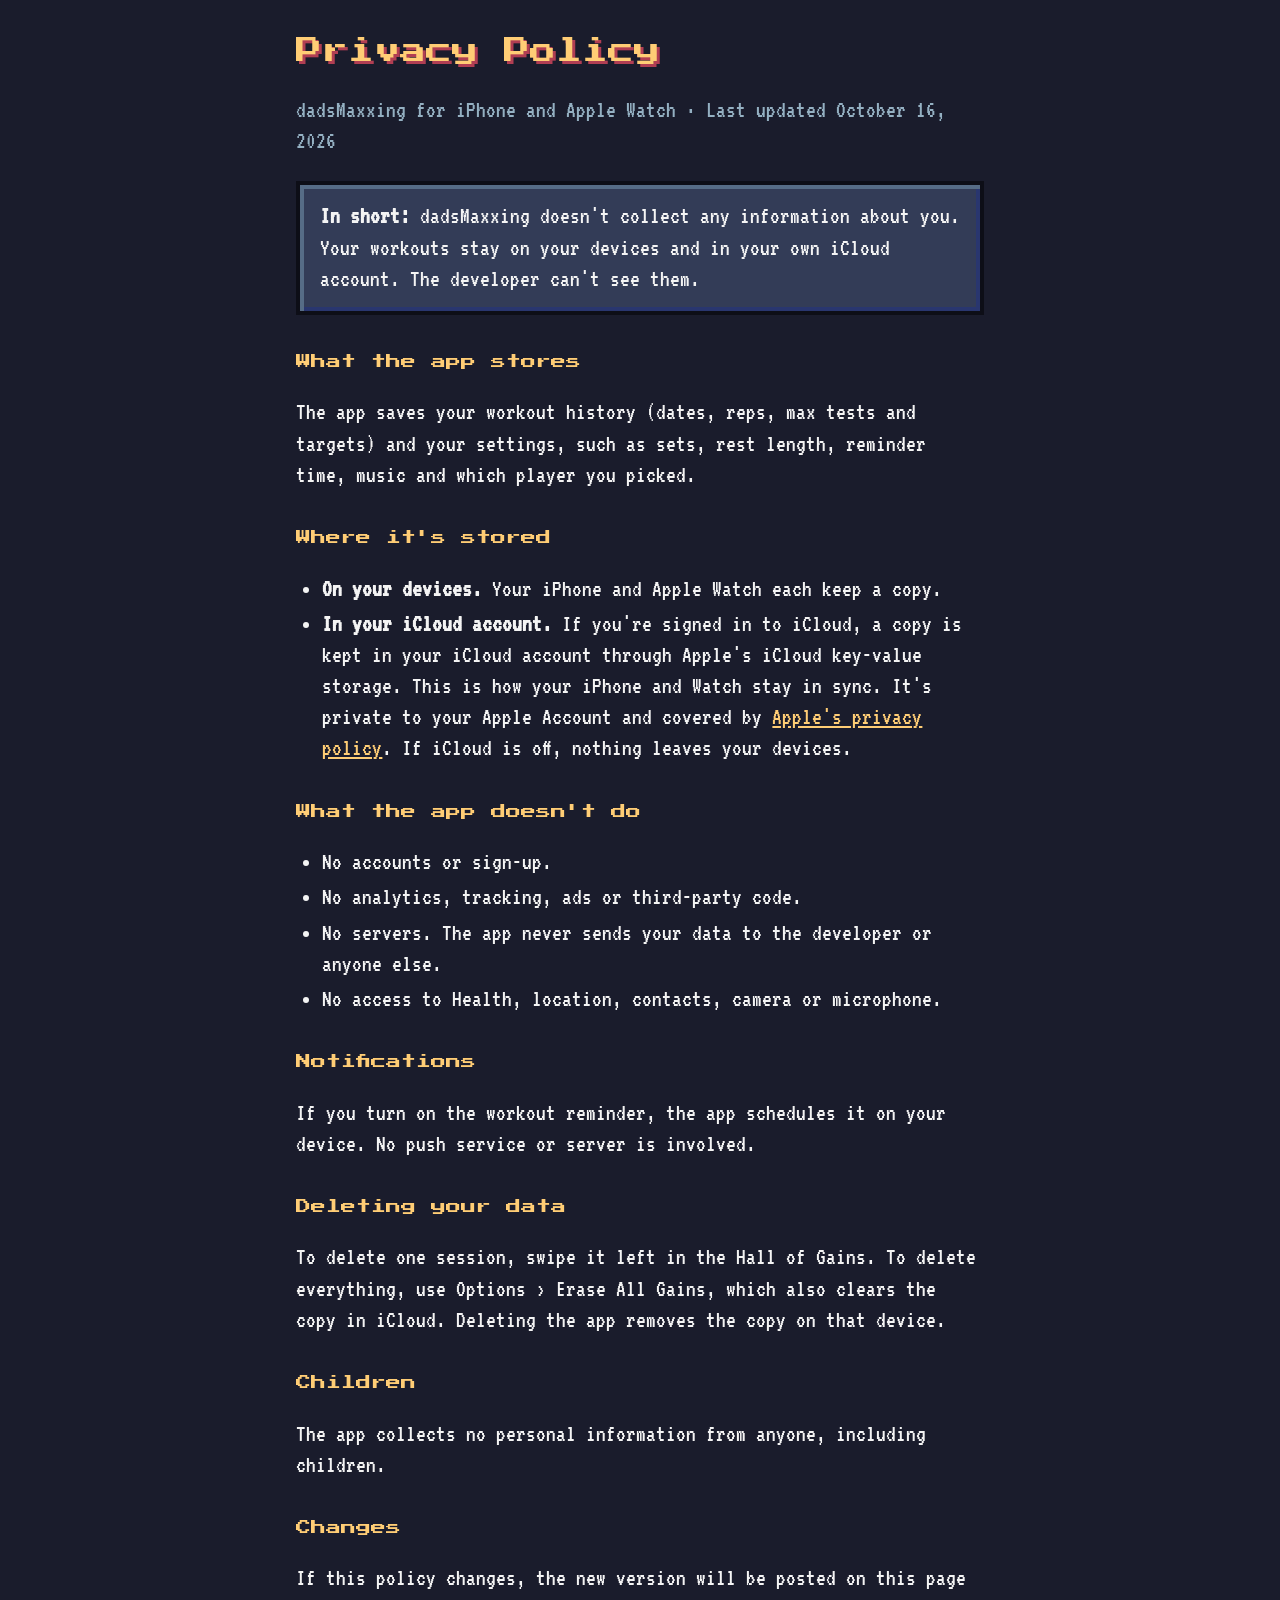
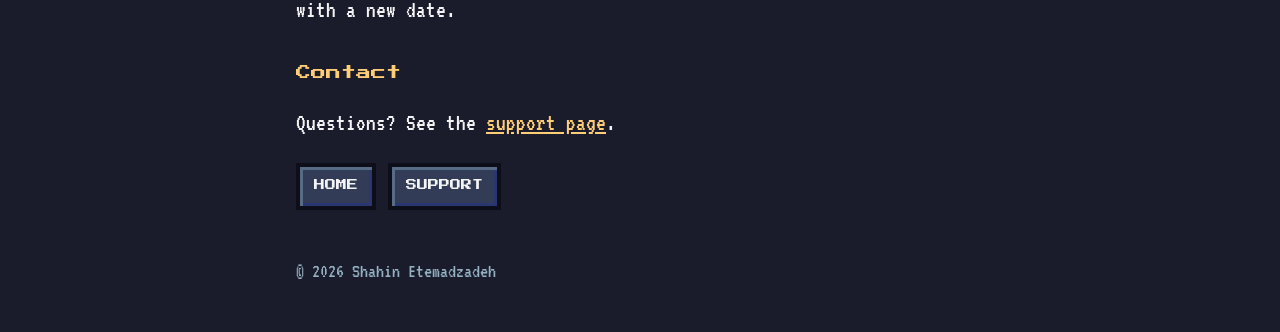
==== privacy.html @ cd2fea0e "Add home, support and privacy pages Co-Authored-By: Claude Opus 5.5 <noreply@anthropic.com> Claude-S" ====
<!doctype html>
<html lang="en">
<head>
  <meta charset="utf-8">
  <meta name="viewport" content="width=device-width, initial-scale=1">
  <title>dadsMaxxing Privacy</title>
  <meta name="description" content="Privacy policy for the dadsMaxxing app for iPhone and Apple Watch.">
  <link rel="icon" href="icon.png">
  <link rel="apple-touch-icon" href="apple-touch-icon.png">
  <link rel="preconnect" href="https://fonts.googleapis.com">
  <link rel="preconnect" href="https://fonts.gstatic.com" crossorigin>
  <link href="https://fonts.googleapis.com/css2?family=Press+Start+2P&family=VT323&display=swap" rel="stylesheet">
  <link rel="stylesheet" href="style.css">
</head>
<body>
<main>
  <h1>Privacy Policy</h1>
  <p class="muted">dadsMaxxing for iPhone and Apple Watch · Last updated October 16, 2026</p>

  <div class="panel">
    <p><strong>In short:</strong> dadsMaxxing doesn't collect any information about you. Your workouts stay on your devices and in your own iCloud account. The developer can't see them.</p>
  </div>

  <h2>What the app stores</h2>
  <p>The app saves your workout history (dates, reps, max tests and targets) and your settings, such as sets, rest length, reminder time, music and which player you picked.</p>

  <h2>Where it's stored</h2>
  <ul>
    <li><strong>On your devices.</strong> Your iPhone and Apple Watch each keep a copy.</li>
    <li><strong>In your iCloud account.</strong> If you're signed in to iCloud, a copy is kept in your iCloud account through Apple's iCloud key-value storage. This is how your iPhone and Watch stay in sync. It's private to your Apple Account and covered by <a href="https://www.apple.com/legal/privacy/">Apple's privacy policy</a>. If iCloud is off, nothing leaves your devices.</li>
  </ul>

  <h2>What the app doesn't do</h2>
  <ul>
    <li>No accounts or sign-up.</li>
    <li>No analytics, tracking, ads or third-party code.</li>
    <li>No servers. The app never sends your data to the developer or anyone else.</li>
    <li>No access to Health, location, contacts, camera or microphone.</li>
  </ul>

  <h2>Notifications</h2>
  <p>If you turn on the workout reminder, the app schedules it on your device. No push service or server is involved.</p>

  <h2>Deleting your data</h2>
  <p>To delete one session, swipe it left in the Hall of Gains. To delete everything, use Options › Erase All Gains, which also clears the copy in iCloud. Deleting the app removes the copy on that device.</p>

  <h2>Children</h2>
  <p>The app collects no personal information from anyone, including children.</p>

  <h2>Changes</h2>
  <p>If this policy changes, the new version will be posted on this page with a new date.</p>

  <h2>Contact</h2>
  <p>Questions? See the <a href="support.html">support page</a>.</p>

  <nav>
    <a href="index.html">HOME</a>
    <a href="support.html">SUPPORT</a>
  </nav>

  <footer>© 2026 Shahin Etemadzadeh</footer>
</main>
</body>
</html>
---- style.css ----
:root {
  --bg: #1a1c2c;
  --panel: #333c57;
  --panel-hi: #566c86;
  --panel-lo: #29366f;
  --outline: #0d0e17;
  --ink: #f4f4f4;
  --muted: #94b0c2;
  --yellow: #ffcd75;
  --red: #b13e53;
  --green: #a7f070;
}

* { box-sizing: border-box; }

html { -webkit-text-size-adjust: 100%; }

body {
  margin: 0;
  background: var(--bg);
  color: var(--ink);
  font-family: "VT323", ui-monospace, monospace;
  font-size: 24px;
  line-height: 1.3;
}

main {
  max-width: 720px;
  margin: 0 auto;
  padding: 32px 16px 48px;
}

h1, h2, .pixel {
  font-family: "Press Start 2P", ui-monospace, monospace;
  font-weight: normal;
  line-height: 1.5;
}

h1 {
  color: var(--yellow);
  text-shadow: 3px 3px 0 var(--red);
  font-size: 26px;
  margin: 0 0 8px;
}

h2 {
  color: var(--yellow);
  font-size: 15px;
  margin: 36px 0 10px;
}

p, li { color: var(--ink); }
.muted { color: var(--muted); }
ul { padding-left: 1.1em; }
li { margin: 4px 0; }

a { color: var(--yellow); }
a:hover { color: var(--green); }

.hero {
  display: flex;
  align-items: center;
  gap: 20px;
  margin-bottom: 8px;
}

.hero img {
  width: 96px;
  height: 96px;
  image-rendering: pixelated;
  border: 4px solid var(--outline);
  flex-shrink: 0;
}

.panel {
  background: var(--panel);
  border: 4px solid var(--outline);
  box-shadow: inset 4px 4px 0 var(--panel-hi), inset -4px -4px 0 var(--panel-lo);
  padding: 16px 20px;
  margin: 16px 0;
}

.panel p:first-child { margin-top: 0; }
.panel p:last-child { margin-bottom: 0; }

nav {
  display: flex;
  flex-wrap: wrap;
  gap: 12px;
  margin: 24px 0;
}

nav a {
  font-family: "Press Start 2P", ui-monospace, monospace;
  font-size: 11px;
  text-decoration: none;
  color: var(--ink);
  background: var(--panel);
  border: 4px solid var(--outline);
  box-shadow: inset 3px 3px 0 var(--panel-hi), inset -3px -3px 0 var(--panel-lo);
  padding: 12px 14px;
}

nav a:hover { color: var(--yellow); }

footer {
  margin-top: 48px;
  font-size: 20px;
  color: var(--muted);
}

@media (max-width: 480px) {
  body { font-size: 22px; }
  h1 { font-size: 20px; }
  .hero img { width: 72px; height: 72px; }
}
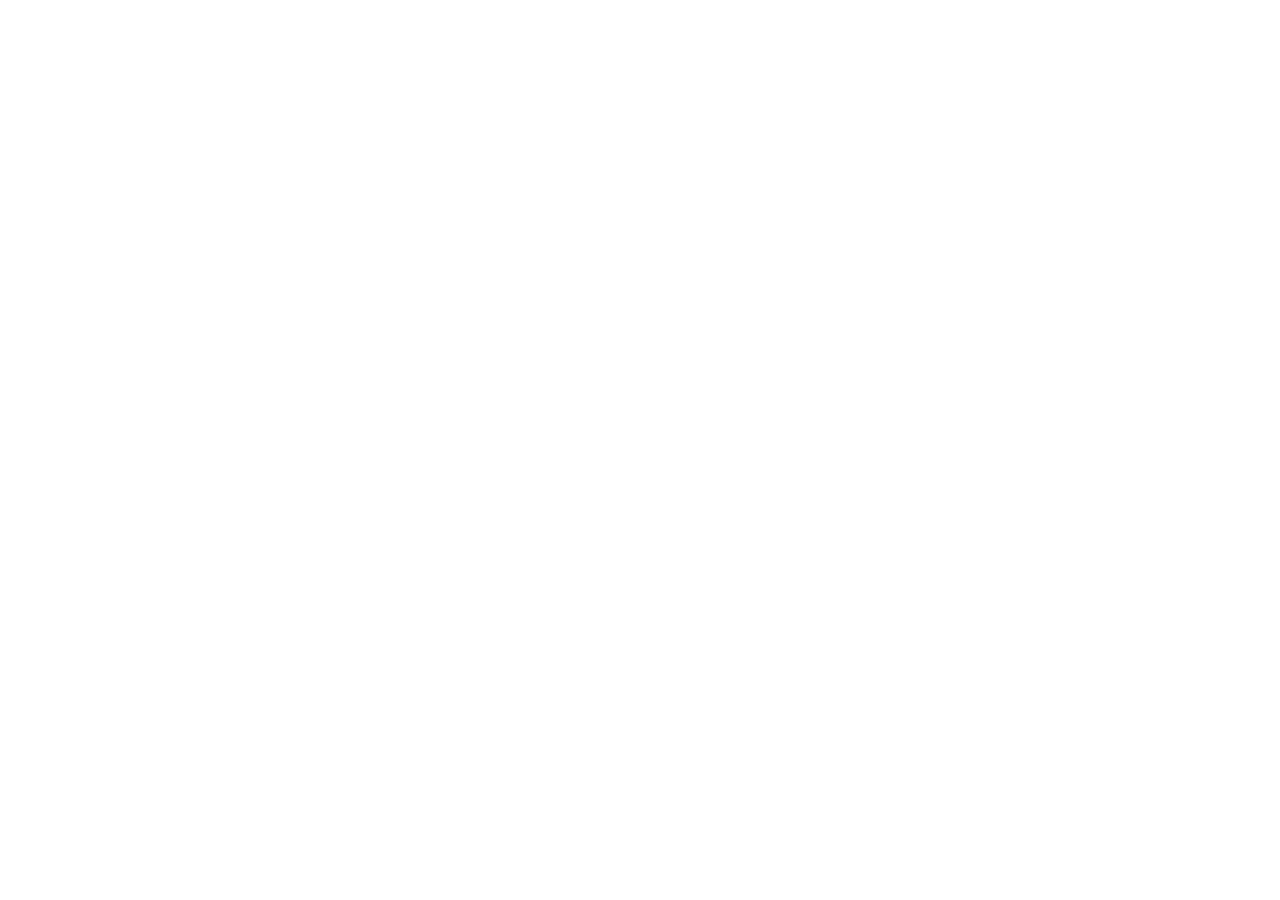
==== commit c48a1357: "Redirect pages to electricbard.org/dadsmaxxing Co-Authored-By: Claude Opus 5.5 <noreply@anthropic.co" ====
--- a/privacy.html
+++ b/privacy.html
@@ -2,63 +2,12 @@
 <html lang="en">
 <head>
   <meta charset="utf-8">
-  <meta name="viewport" content="width=device-width, initial-scale=1">
-  <title>dadsMaxxing Privacy</title>
-  <meta name="description" content="Privacy policy for the dadsMaxxing app for iPhone and Apple Watch.">
-  <link rel="icon" href="icon.png">
-  <link rel="apple-touch-icon" href="apple-touch-icon.png">
-  <link rel="preconnect" href="https://fonts.googleapis.com">
-  <link rel="preconnect" href="https://fonts.gstatic.com" crossorigin>
-  <link href="https://fonts.googleapis.com/css2?family=Press+Start+2P&family=VT323&display=swap" rel="stylesheet">
-  <link rel="stylesheet" href="style.css">
+  <title>dadsMaxxing</title>
+  <link rel="canonical" href="https://electricbard.org/dadsmaxxing/privacy/">
+  <meta http-equiv="refresh" content="0; url=https://electricbard.org/dadsmaxxing/privacy/">
+  <script>location.replace("https://electricbard.org/dadsmaxxing/privacy/")</script>
 </head>
 <body>
-<main>
-  <h1>Privacy Policy</h1>
-  <p class="muted">dadsMaxxing for iPhone and Apple Watch · Last updated October 16, 2026</p>
-
-  <div class="panel">
-    <p><strong>In short:</strong> dadsMaxxing doesn't collect any information about you. Your workouts stay on your devices and in your own iCloud account. The developer can't see them.</p>
-  </div>
-
-  <h2>What the app stores</h2>
-  <p>The app saves your workout history (dates, reps, max tests and targets) and your settings, such as sets, rest length, reminder time, music and which player you picked.</p>
-
-  <h2>Where it's stored</h2>
-  <ul>
-    <li><strong>On your devices.</strong> Your iPhone and Apple Watch each keep a copy.</li>
-    <li><strong>In your iCloud account.</strong> If you're signed in to iCloud, a copy is kept in your iCloud account through Apple's iCloud key-value storage. This is how your iPhone and Watch stay in sync. It's private to your Apple Account and covered by <a href="https://www.apple.com/legal/privacy/">Apple's privacy policy</a>. If iCloud is off, nothing leaves your devices.</li>
-  </ul>
-
-  <h2>What the app doesn't do</h2>
-  <ul>
-    <li>No accounts or sign-up.</li>
-    <li>No analytics, tracking, ads or third-party code.</li>
-    <li>No servers. The app never sends your data to the developer or anyone else.</li>
-    <li>No access to Health, location, contacts, camera or microphone.</li>
-  </ul>
-
-  <h2>Notifications</h2>
-  <p>If you turn on the workout reminder, the app schedules it on your device. No push service or server is involved.</p>
-
-  <h2>Deleting your data</h2>
-  <p>To delete one session, swipe it left in the Hall of Gains. To delete everything, use Options › Erase All Gains, which also clears the copy in iCloud. Deleting the app removes the copy on that device.</p>
-
-  <h2>Children</h2>
-  <p>The app collects no personal information from anyone, including children.</p>
-
-  <h2>Changes</h2>
-  <p>If this policy changes, the new version will be posted on this page with a new date.</p>
-
-  <h2>Contact</h2>
-  <p>Questions? See the <a href="support.html">support page</a>.</p>
-
-  <nav>
-    <a href="index.html">HOME</a>
-    <a href="support.html">SUPPORT</a>
-  </nav>
-
-  <footer>© 2026 Shahin Etemadzadeh</footer>
-</main>
+  <p>This page has moved to <a href="https://electricbard.org/dadsmaxxing/privacy/">https://electricbard.org/dadsmaxxing/privacy/</a>.</p>
 </body>
 </html>
